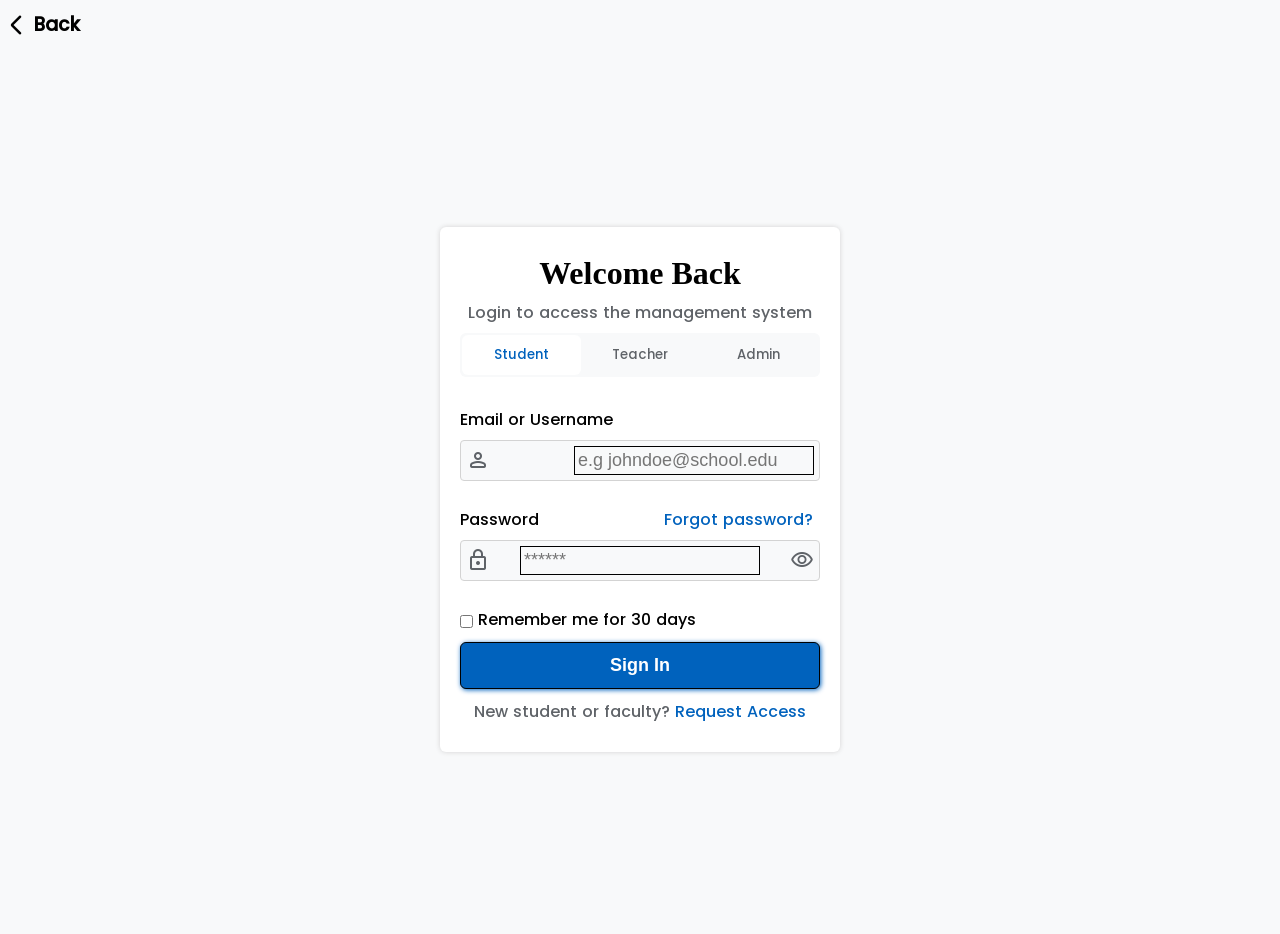
==== School-system/Auth/login.html @ d8ae7b23 "update on login page" ====
<!DOCTYPE html>
<html>

<head>
  <meta charset="UTF-8">
  <meta name="viewport" content="width=device-width, initial-scale=1">
  <link href="https://fonts.googleapis.com/css2?family=Material+Symbols+Rounded:opsz,wght,FILL,GRAD@24,400,1,0" rel="stylesheet" />
  <title>Login - Bredd</title>
  
  <style type="text/css" media="all">
    :root {
      --blue: #0062BD;
      --light-grey: #F8F9FA;
      --text-grey: #5F6368;
      --white: #FFF;
    }
    * {
      box-sizing: border-box;
      margin: 0;
      padding: 0;
    }
    @font-face {
      font-family: Poppins;
      src: url(../Assets/Poppins-Medium.ttf);
    }
    @font-face {
      font-family: PoppinsBold;
      src: url(../Assets/Poppins-ExtraBold.ttf);
    }
    @font-face {
      font-family: PoppinsSemiBold;
      src: url(../Assets/Poppins-SemiBold.ttf);
    }
    body {
     background-color: var(--light-grey);
     height: 100vh;
     font-family: Poppins;
     padding: 5px;
    }
    h3.prev {
      display: flex;
      align-items: center;
      padding: 5px;
    }
    main {
      display: grid;
      place-content: center;
      height: 100%;
    }
    section.main {
      text-align: center;
      background-color: var(--white);
      padding: 20px;
      border-radius: 6px;
      box-shadow: 0 0 5px lightgray;
    }
    section h1 {
      font-size: 32px;
      font-family: Poppins-SemiBold;
      margin: 8px;
    }
    section p {
      color: var(--text-grey);
      margin: 8px;
    }
    .buttons {
      margin-bottom: 5px;
      background-color: var(--light-grey);
      padding: 2px;
      border-radius: 6px;
      width: 100%;
      display: flex;
      align-items: center;
    }
    .buttons button {
      border: none;
      border-radius: 6px;
      width: 100%;
      padding: 10px 0;
      color: var(--text-grey);
      background-color: transparent;
      font-family: Poppins;
    }
    .buttons button:first-child {
      background-color: var(--white);
      color: var(--blue);
    }
    form {
      text-align: left;
      margin-top: 30px;
    }
    input {
      border: 1px solid black;
      font-size: 18px;
      padding: 3px;
      outline: none;
      background-color: transparent;
    }
    .inputs {
      background-color: var(--light-grey);
      border-radius: 4px;
      margin: 8px 0;
      margin-bottom: 26px;
      padding: 5px;
      border: 1.5px solid lightgrey;
      display: flex;
      gap: 2px;
      justify-content: space-between;
      align-items: center;
      color: var(--text-grey)

    }
    .psw {
      margin-left: calc(100% - 24ch);
      text-align: left;
      text-decoration: none;
      color: var(--blue);
    }
    a {
      text-decoration: none;
      color: var(--blue);
    }
    input[type="submit"] {
      display: block;
      background-color: var(--blue);
      width: 100%;
      text-align: center;
      padding: 12px 0;
      color: var(--white);
      border-radius: 6px;
      font-weight: bolder;
      margin: 10px auto;
      box-shadow: 1px 1px 5px var(--blue);
    }
  </style>
</head>

<body>
  <header>
    <h3 onclick="history.back()" class="prev"><span class="material-symbols-rounded">arrow_back_IOS</span> Back</h3>
  </header>
  
  <main>
    <section class="main">
      <h1>Welcome Back</h1>
      <p>Login to access the management system</p>
      
      <section class="buttons">
        <button type="button">Student</button>
        <button type="button">Teacher</button>
        <button type="button">Admin</button>
      </section>
      
      <form action="login.php" autocomplete="on" accept-charset="utf-8">
     <label for="email">Email or Username</label>
     <section class="inputs">
       <span class="material-symbols-rounded">person</span>
       <input type="email" name="email" id="email" placeholder="e.g johndoe@school.edu" required>
     </section>
     
     <label for="password">Password</label>
     <a href="#" class="psw">Forgot password?</a>
     <section class="inputs">
       <span class="material-symbols-rounded">lock</span>
       <input type="password" name="password" id="password" placeholder="******" required>
       <span class="material-symbols-rounded">visibility</span>
     </section>
     <input type="checkbox" name="checkbox" id="checkbox" style="transform: translateY(3px);">
     <label for="checkbox">Remember me for 30 days</label>
     
     <input type="submit" value="Sign In">
    </form>
    <p>New student or faculty? <a href="#">Request Access</a></p>
    </section>
  </main>
  
  <footer>
    <main-footer>
    </main-footer>
  </footer>
  <script src="Includes/components.js" type="text/javascript" charset="utf-8" defer></script>
</body>

</html>
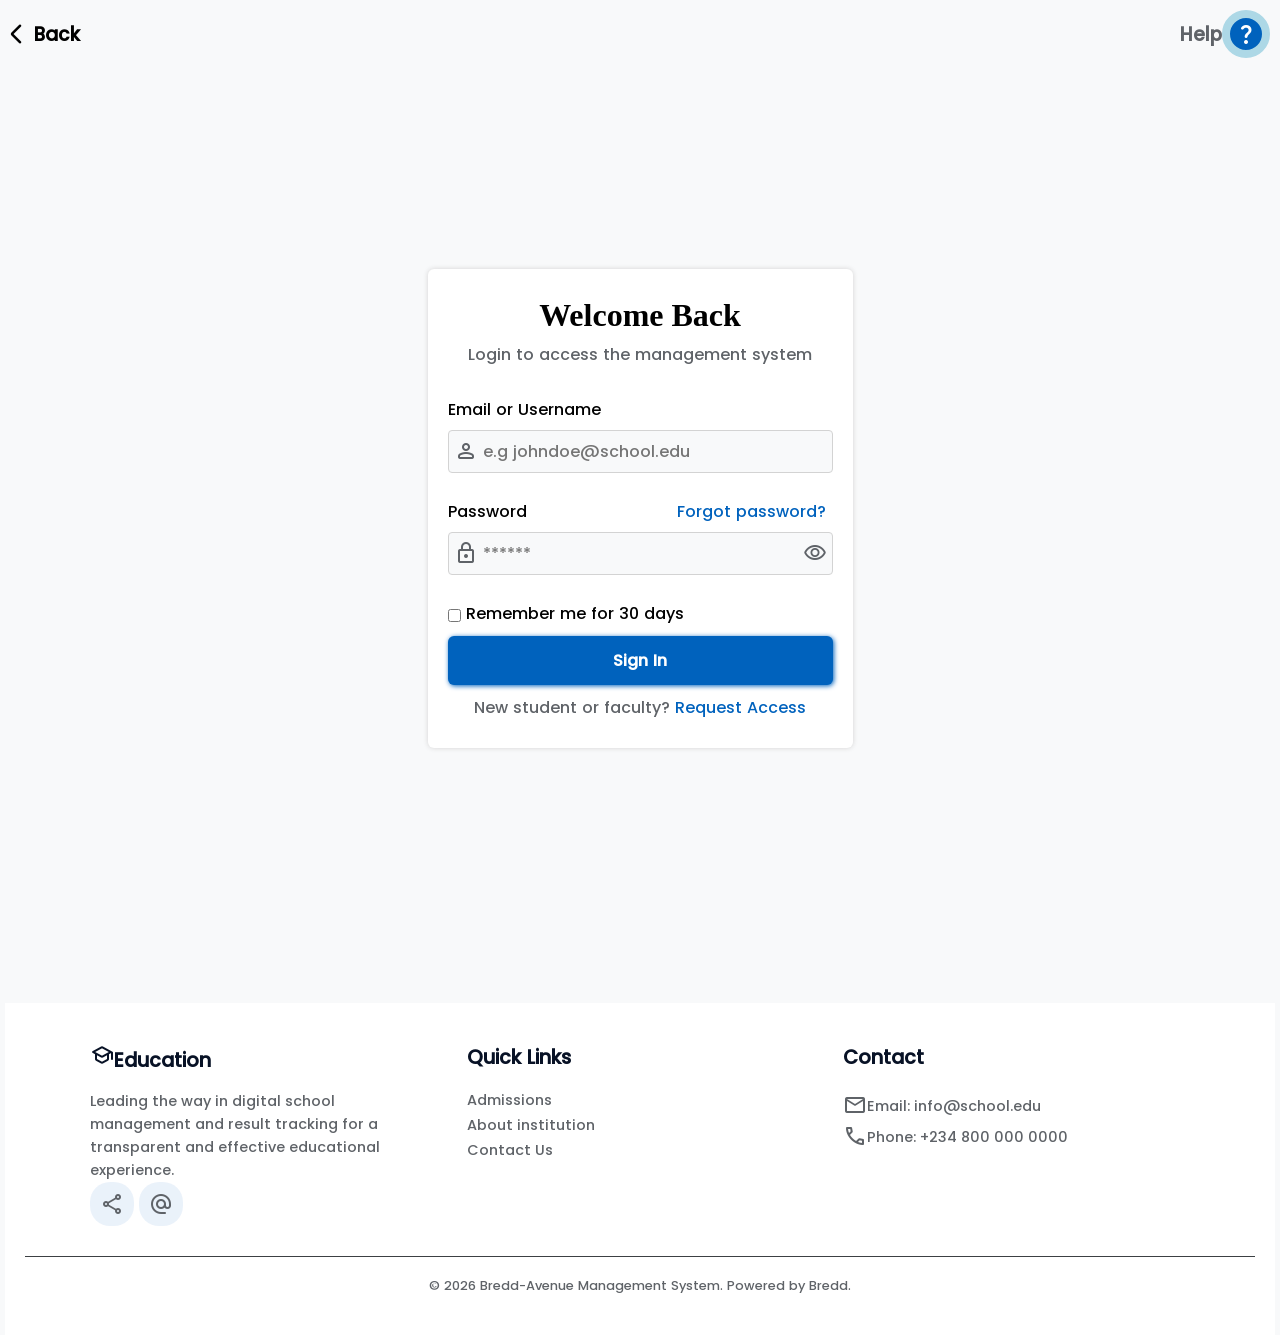
==== commit 12107645: "update login.html" ====
--- a/School-system/Auth/login.html
+++ b/School-system/Auth/login.html
@@ -37,10 +37,25 @@
      font-family: Poppins;
      padding: 5px;
     }
+    header {
+      display: flex;
+      align-items: center;
+      justify-content: space-between;
+    }
     h3.prev {
       display: flex;
       align-items: center;
       padding: 5px;
+    }
+    .help .material-symbols-rounded {
+      color: var(--white);
+      background-color: var(--blue);
+      padding: 4px;
+      border-radius: 50px;
+      border: 8px solid lightblue;
+    }
+    .help {
+      color: var(--text-grey);
     }
     main {
       display: grid;
@@ -63,7 +78,7 @@
       color: var(--text-grey);
       margin: 8px;
     }
-    .buttons {
+    /*.buttons {
       margin-bottom: 5px;
       background-color: var(--light-grey);
       padding: 2px;
@@ -84,17 +99,18 @@
     .buttons button:first-child {
       background-color: var(--white);
       color: var(--blue);
-    }
+    }*/
     form {
       text-align: left;
       margin-top: 30px;
     }
     input {
-      border: 1px solid black;
-      font-size: 18px;
+      border: none;
+      font-size: 16px;
       padding: 3px;
       outline: none;
       background-color: transparent;
+      font-family: Poppins;
     }
     .inputs {
       background-color: var(--light-grey);
@@ -138,6 +154,8 @@
 <body>
   <header>
     <h3 onclick="history.back()" class="prev"><span class="material-symbols-rounded">arrow_back_IOS</span> Back</h3>
+    
+    <h3 onclick="" class="prev help">Help    <span class="material-symbols-rounded">question_mark</span></h3>
   </header>
   
   <main>
@@ -145,17 +163,17 @@
       <h1>Welcome Back</h1>
       <p>Login to access the management system</p>
       
-      <section class="buttons">
+      <!--<section class="buttons">
         <button type="button">Student</button>
         <button type="button">Teacher</button>
         <button type="button">Admin</button>
-      </section>
+      </section>-->
       
       <form action="login.php" autocomplete="on" accept-charset="utf-8">
      <label for="email">Email or Username</label>
      <section class="inputs">
        <span class="material-symbols-rounded">person</span>
-       <input type="email" name="email" id="email" placeholder="e.g johndoe@school.edu" required>
+       <input type="email" name="email" id="email" placeholder="e.g johndoe@school.edu" style="width: 100%;" required>
      </section>
      
      <label for="password">Password</label>
@@ -178,7 +196,7 @@
     <main-footer>
     </main-footer>
   </footer>
-  <script src="Includes/components.js" type="text/javascript" charset="utf-8" defer></script>
+  <script src="../Includes/components.js" type="text/javascript" charset="utf-8" defer></script>
 </body>
 
 </html>
